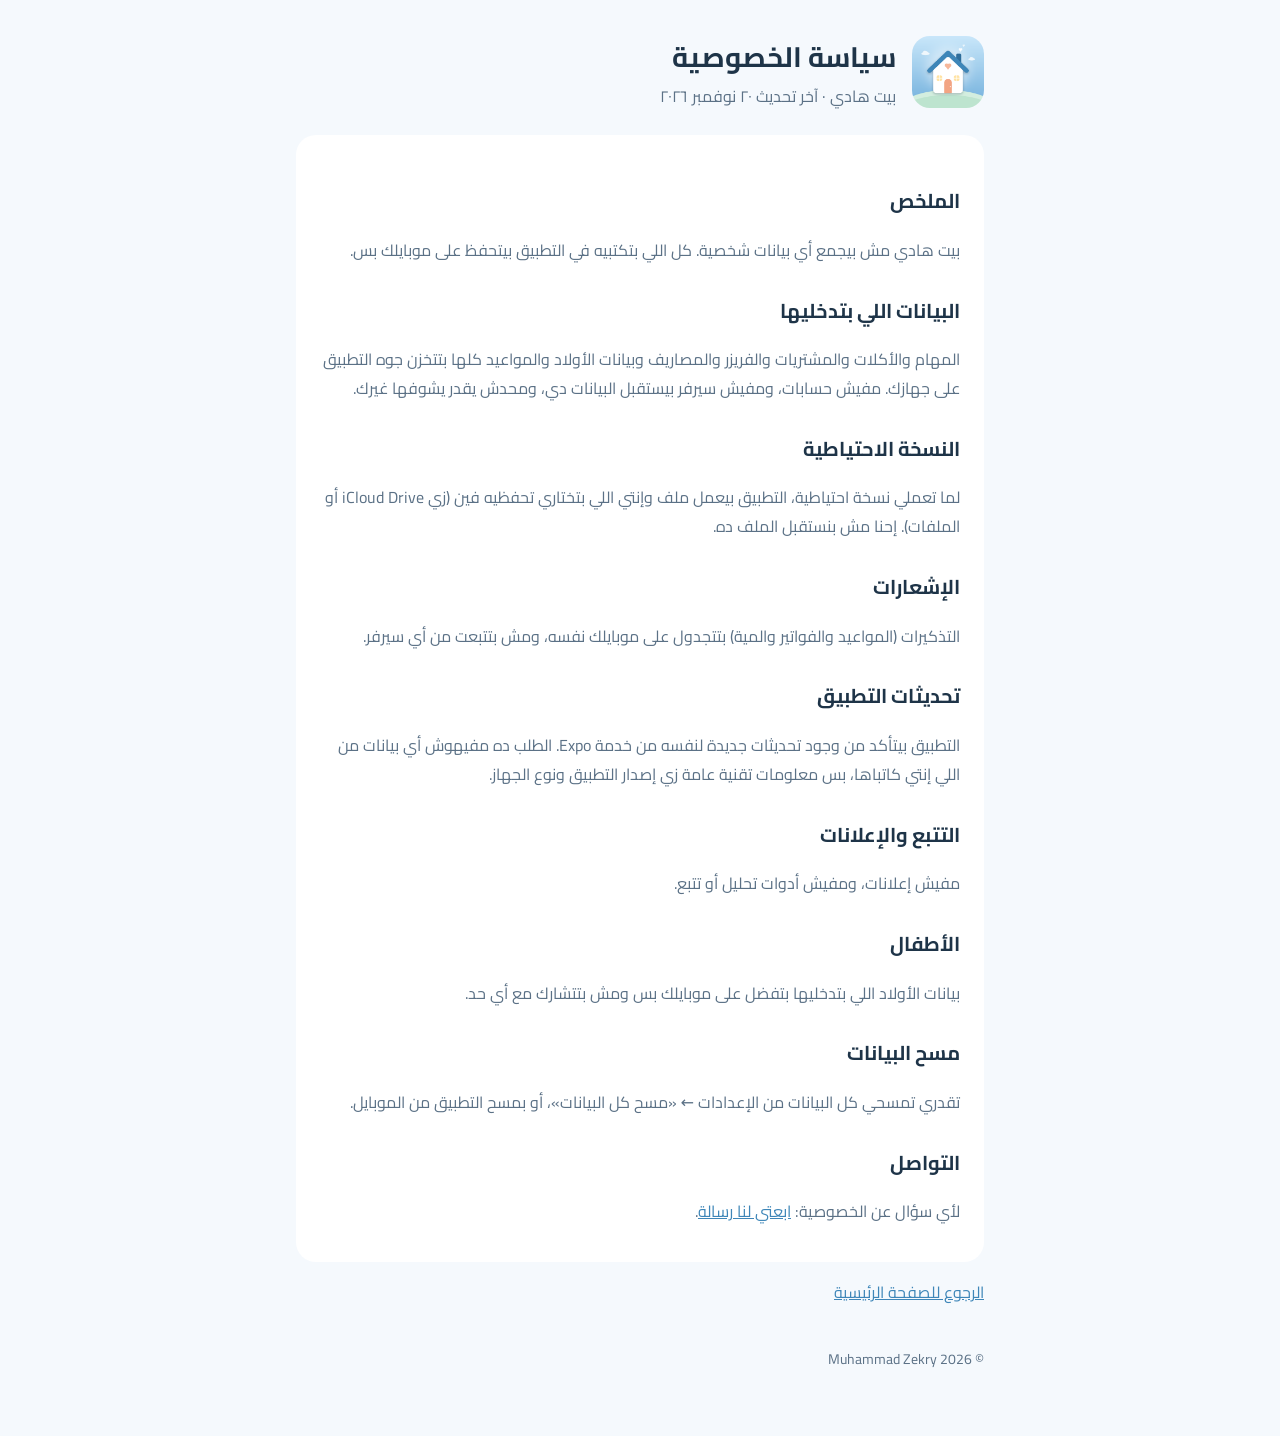
==== privacy.html @ 6e9fcc89 "Support and privacy pages for بيت هادي Co-Authored-By: Claude Opus 5.5 <noreply@anthropic.com>" ====
<!doctype html><html lang="ar" dir="rtl"><head><meta charset="utf-8"><meta name="viewport" content="width=device-width,initial-scale=1"><link rel="preconnect" href="https://fonts.googleapis.com"><link href="https://fonts.googleapis.com/css2?family=Cairo:wght@400;600;700&display=swap" rel="stylesheet"><link rel="stylesheet" href="style.css"><link rel="icon" href="icon.png"><title>سياسة الخصوصية · بيت هادي</title></head><body><main>
<header><img src="icon.png" alt=""><div><h1>سياسة الخصوصية</h1><p style="margin:0">بيت هادي · آخر تحديث ٢٠ نوفمبر ٢٠٢٦</p></div></header>
<div class="card">
<h2>الملخص</h2><p>بيت هادي مش بيجمع أي بيانات شخصية. كل اللي بتكتبيه في التطبيق بيتحفظ على موبايلك بس.</p>
<h2>البيانات اللي بتدخليها</h2><p>المهام والأكلات والمشتريات والفريزر والمصاريف وبيانات الأولاد والمواعيد كلها بتتخزن جوه التطبيق على جهازك. مفيش حسابات، ومفيش سيرفر بيستقبل البيانات دي، ومحدش يقدر يشوفها غيرك.</p>
<h2>النسخة الاحتياطية</h2><p>لما تعملي نسخة احتياطية، التطبيق بيعمل ملف وإنتي اللي بتختاري تحفظيه فين (زي iCloud Drive أو الملفات). إحنا مش بنستقبل الملف ده.</p>
<h2>الإشعارات</h2><p>التذكيرات (المواعيد والفواتير والمية) بتتجدول على موبايلك نفسه، ومش بتتبعت من أي سيرفر.</p>
<h2>تحديثات التطبيق</h2><p>التطبيق بيتأكد من وجود تحديثات جديدة لنفسه من خدمة Expo. الطلب ده مفيهوش أي بيانات من اللي إنتي كاتباها، بس معلومات تقنية عامة زي إصدار التطبيق ونوع الجهاز.</p>
<h2>التتبع والإعلانات</h2><p>مفيش إعلانات، ومفيش أدوات تحليل أو تتبع.</p>
<h2>الأطفال</h2><p>بيانات الأولاد اللي بتدخليها بتفضل على موبايلك بس ومش بتتشارك مع أي حد.</p>
<h2>مسح البيانات</h2><p>تقدري تمسحي كل البيانات من الإعدادات ← «مسح كل البيانات»، أو بمسح التطبيق من الموبايل.</p>
<h2>التواصل</h2><p>لأي سؤال عن الخصوصية: <a href="https://github.com/Mzekry/beit-hadi/issues/new">ابعتي لنا رسالة</a>.</p>
</div>
<p><a href="index.html">الرجوع للصفحة الرئيسية</a></p>
<footer>© 2026 Muhammad Zekry</footer></main></body></html>
---- style.css ----
:root{--bg:#F5F9FD;--card:#fff;--ink:#1E3448;--soft:#5B7186;--primary:#3E86B8;--wash:#DCEEFA}
@media (prefers-color-scheme:dark){:root{--bg:#0F1B27;--card:#172736;--ink:#E8F1F8;--soft:#A9BCCD;--primary:#8EC5E8;--wash:#1F3A52}}
*{box-sizing:border-box}body{margin:0;background:var(--bg);color:var(--ink);font-family:"Cairo",system-ui,-apple-system,sans-serif;line-height:1.8}
main{max-width:720px;margin:0 auto;padding:32px 16px 64px}
header{display:flex;align-items:center;gap:16px;margin-bottom:24px}header img{width:72px;height:72px;border-radius:18px}
h1{margin:0;font-size:28px}h2{font-size:20px;margin-top:28px}p,li{color:var(--soft)}
.card{background:var(--card);border-radius:20px;padding:20px 24px;margin:16px 0}
a{color:var(--primary)}.pill{display:inline-block;background:var(--wash);color:var(--primary);padding:4px 14px;border-radius:999px;text-decoration:none;font-weight:600}
footer{margin-top:40px;font-size:14px;color:var(--soft)}
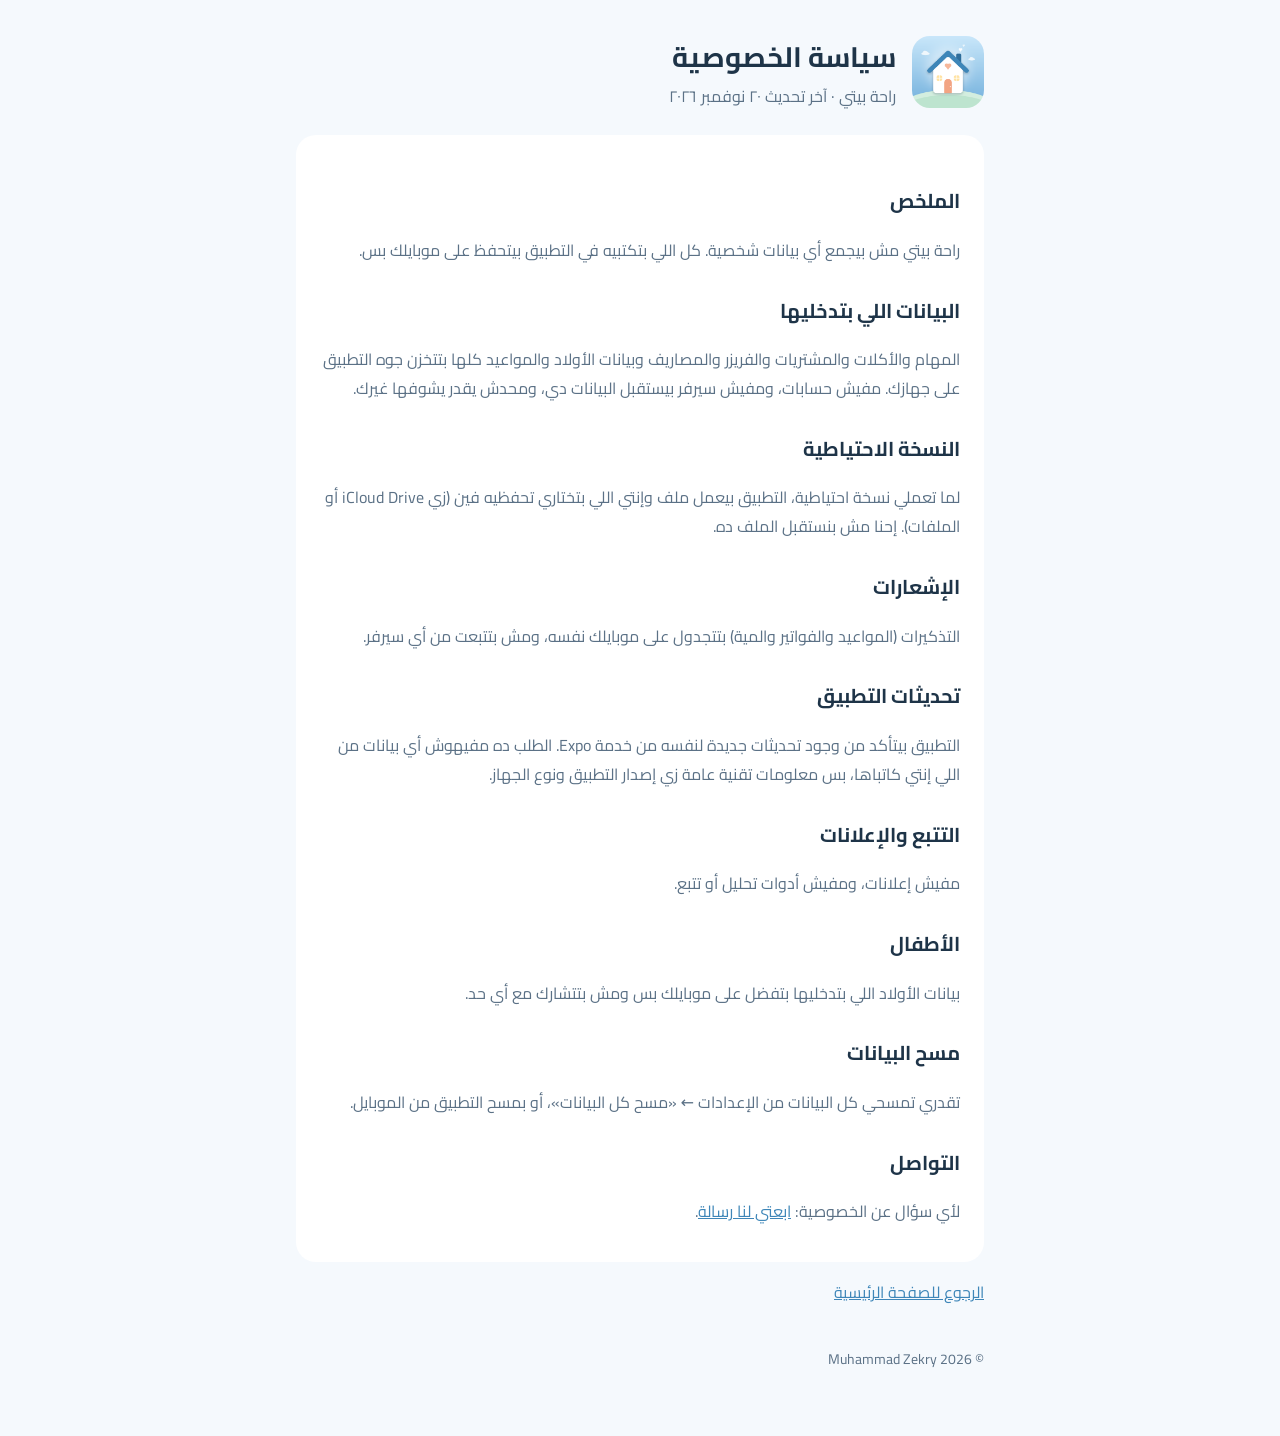
==== commit 9faa5c84: "Rename to راحة بيتي (Rahet Beity)" ====
--- a/privacy.html
+++ b/privacy.html
@@ -1,7 +1,7 @@
-<!doctype html><html lang="ar" dir="rtl"><head><meta charset="utf-8"><meta name="viewport" content="width=device-width,initial-scale=1"><link rel="preconnect" href="https://fonts.googleapis.com"><link href="https://fonts.googleapis.com/css2?family=Cairo:wght@400;600;700&display=swap" rel="stylesheet"><link rel="stylesheet" href="style.css"><link rel="icon" href="icon.png"><title>سياسة الخصوصية · بيت هادي</title></head><body><main>
-<header><img src="icon.png" alt=""><div><h1>سياسة الخصوصية</h1><p style="margin:0">بيت هادي · آخر تحديث ٢٠ نوفمبر ٢٠٢٦</p></div></header>
+<!doctype html><html lang="ar" dir="rtl"><head><meta charset="utf-8"><meta name="viewport" content="width=device-width,initial-scale=1"><link rel="preconnect" href="https://fonts.googleapis.com"><link href="https://fonts.googleapis.com/css2?family=Cairo:wght@400;600;700&display=swap" rel="stylesheet"><link rel="stylesheet" href="style.css"><link rel="icon" href="icon.png"><title>سياسة الخصوصية · راحة بيتي</title></head><body><main>
+<header><img src="icon.png" alt=""><div><h1>سياسة الخصوصية</h1><p style="margin:0">راحة بيتي · آخر تحديث ٢٠ نوفمبر ٢٠٢٦</p></div></header>
 <div class="card">
-<h2>الملخص</h2><p>بيت هادي مش بيجمع أي بيانات شخصية. كل اللي بتكتبيه في التطبيق بيتحفظ على موبايلك بس.</p>
+<h2>الملخص</h2><p>راحة بيتي مش بيجمع أي بيانات شخصية. كل اللي بتكتبيه في التطبيق بيتحفظ على موبايلك بس.</p>
 <h2>البيانات اللي بتدخليها</h2><p>المهام والأكلات والمشتريات والفريزر والمصاريف وبيانات الأولاد والمواعيد كلها بتتخزن جوه التطبيق على جهازك. مفيش حسابات، ومفيش سيرفر بيستقبل البيانات دي، ومحدش يقدر يشوفها غيرك.</p>
 <h2>النسخة الاحتياطية</h2><p>لما تعملي نسخة احتياطية، التطبيق بيعمل ملف وإنتي اللي بتختاري تحفظيه فين (زي iCloud Drive أو الملفات). إحنا مش بنستقبل الملف ده.</p>
 <h2>الإشعارات</h2><p>التذكيرات (المواعيد والفواتير والمية) بتتجدول على موبايلك نفسه، ومش بتتبعت من أي سيرفر.</p>
